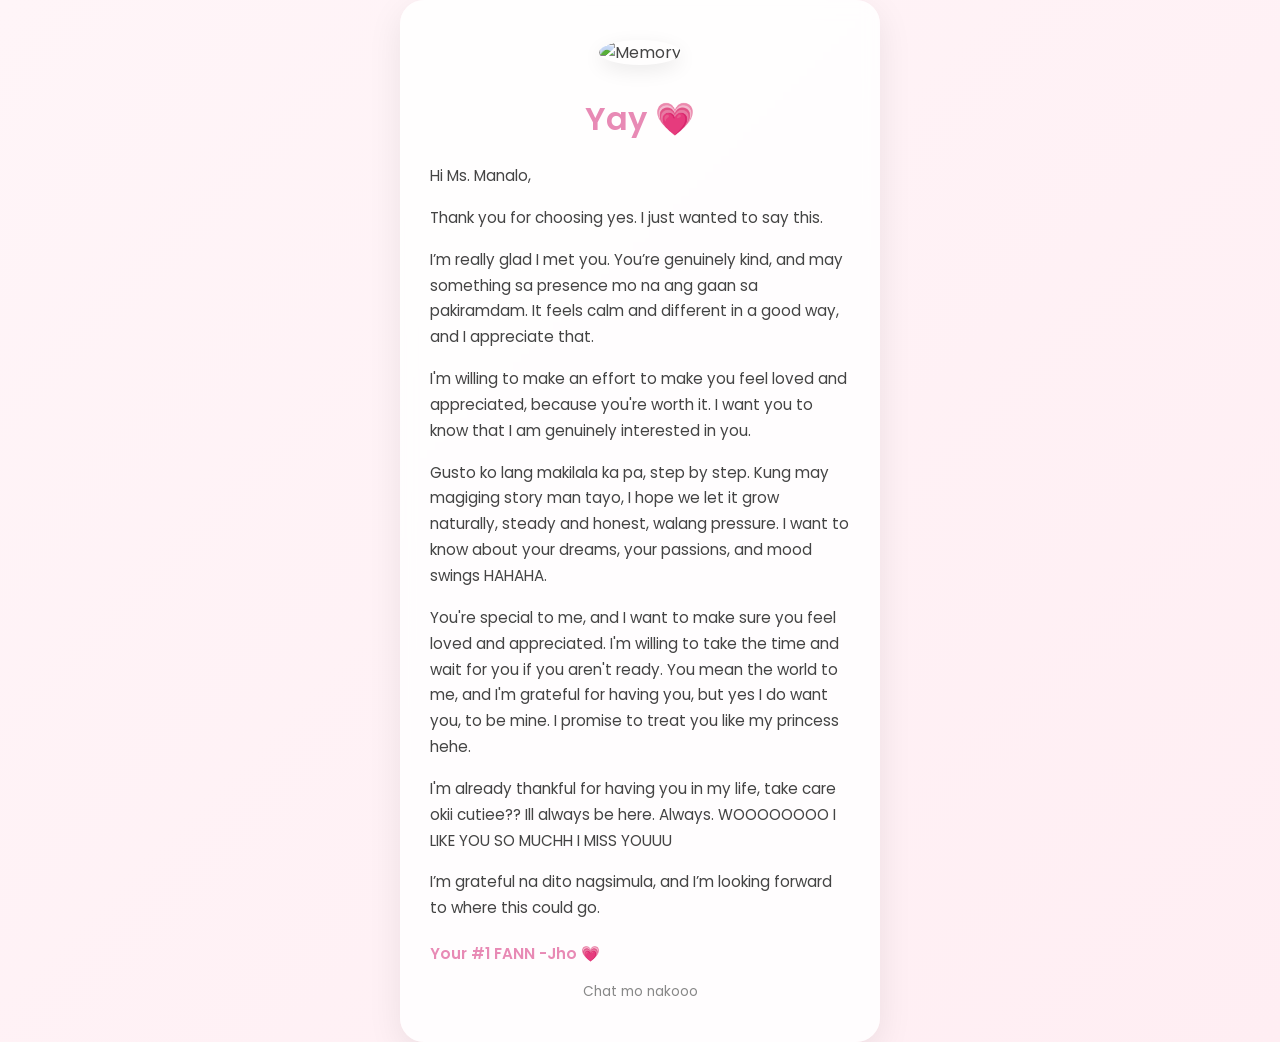
==== thankyou.html @ aa6f2701 "..." ====
<!DOCTYPE html>
<html lang="en">
<head>
<meta charset="UTF-8">
<meta name="viewport" content="width=device-width, initial-scale=1.0">
<title>Thank You</title>

<link href="https://fonts.googleapis.com/css2?family=Poppins:wght@300;400;500;600&display=swap" rel="stylesheet">

<style>
body {
    margin: 0;
    font-family: 'Poppins', sans-serif;
    display: flex;
    justify-content: center;
    align-items: center;
    min-height: 100vh;
    background: linear-gradient(135deg, #fff5f8, #ffeef3);
    color: #444;
}

.screen {
    background: rgba(255,255,255,0.85);
    padding: 40px 30px;
    border-radius: 24px;
    text-align: center;
    max-width: 420px;
    box-shadow: 0 10px 35px rgba(0,0,0,0.08);
    backdrop-filter: blur(8px);
    animation: fadeIn 1.2s ease;
}

.second-image {
    width: 110px;
    height: 110px;
    border-radius: 50%;
    object-fit: cover;
    margin-bottom: 20px;
    box-shadow: 0 6px 20px rgba(0,0,0,0.08);
}

h1 {
    margin: 10px 0 20px;
    color: #e88ab5;
    font-weight: 600;
}

.message {
    font-size: 0.95rem;
    line-height: 1.7;
    text-align: left;
}

.message p {
    margin-bottom: 16px;
}

.signature {
    margin-top: 20px;
    font-weight: 600;
    color: #e88ab5;
}

.subtext {
    margin-top: 15px;
    font-size: 0.85rem;
    color: #888;
}

@keyframes fadeIn {
    from { opacity: 0; transform: translateY(15px); }
    to { opacity: 1; transform: translateY(0); }
}
</style>
</head>

<body>

<audio id="bg-audio" src="SUGARCANE - Leonora (Official Lyric Video).mp3" loop></audio>

<div class="screen">
    <img src="bearthanks.jpg" alt="Memory" class="second-image">
    <h1>Yay 💗</h1>

    <div class="message">
        <p>Hi Ms. Manalo,</p>

        <p>Thank you for choosing yes. I just wanted to say this.</p>

        <p>I’m really glad I met you. You’re genuinely kind, and may something sa presence mo na ang gaan sa pakiramdam. It feels calm and different in a good way, and I appreciate that.</p>

        <p>I'm willing to make an effort to make you feel loved and appreciated, because you're worth it. I want you to know that I am genuinely interested in you. </p>
        
        <p>Gusto ko lang makilala ka pa, step by step. Kung may magiging story man tayo, I hope we let it grow naturally, steady and honest, walang pressure. I want to know about your dreams, your passions, and mood swings HAHAHA.</p>

        <p>You're special to me, and I want to make sure you feel loved and appreciated. I'm willing to take the time and wait for you if you aren't ready. You mean the world to me, and I'm grateful for having you, but yes I do want you, to be mine. I promise to treat you like my princess hehe.</p>

        <p>I'm already thankful for having you in my life, take care okii cutiee?? Ill always be here. Always. WOOOOOOOO I LIKE YOU SO MUCHH I MISS YOUUU</p>

        <p>I’m grateful na dito nagsimula, and I’m looking forward to where this could go.</p>

        <div class="signature">Your #1 FANN -Jho 💗</div>
    </div>

    <div class="subtext">Chat mo nakooo</div>
</div>

<script>
const audio = document.getElementById("bg-audio");
audio.volume = 0.5;

document.addEventListener("click", function() {
    audio.play().catch(() => {});
}, { once: true });
</script>

</body>
</html>
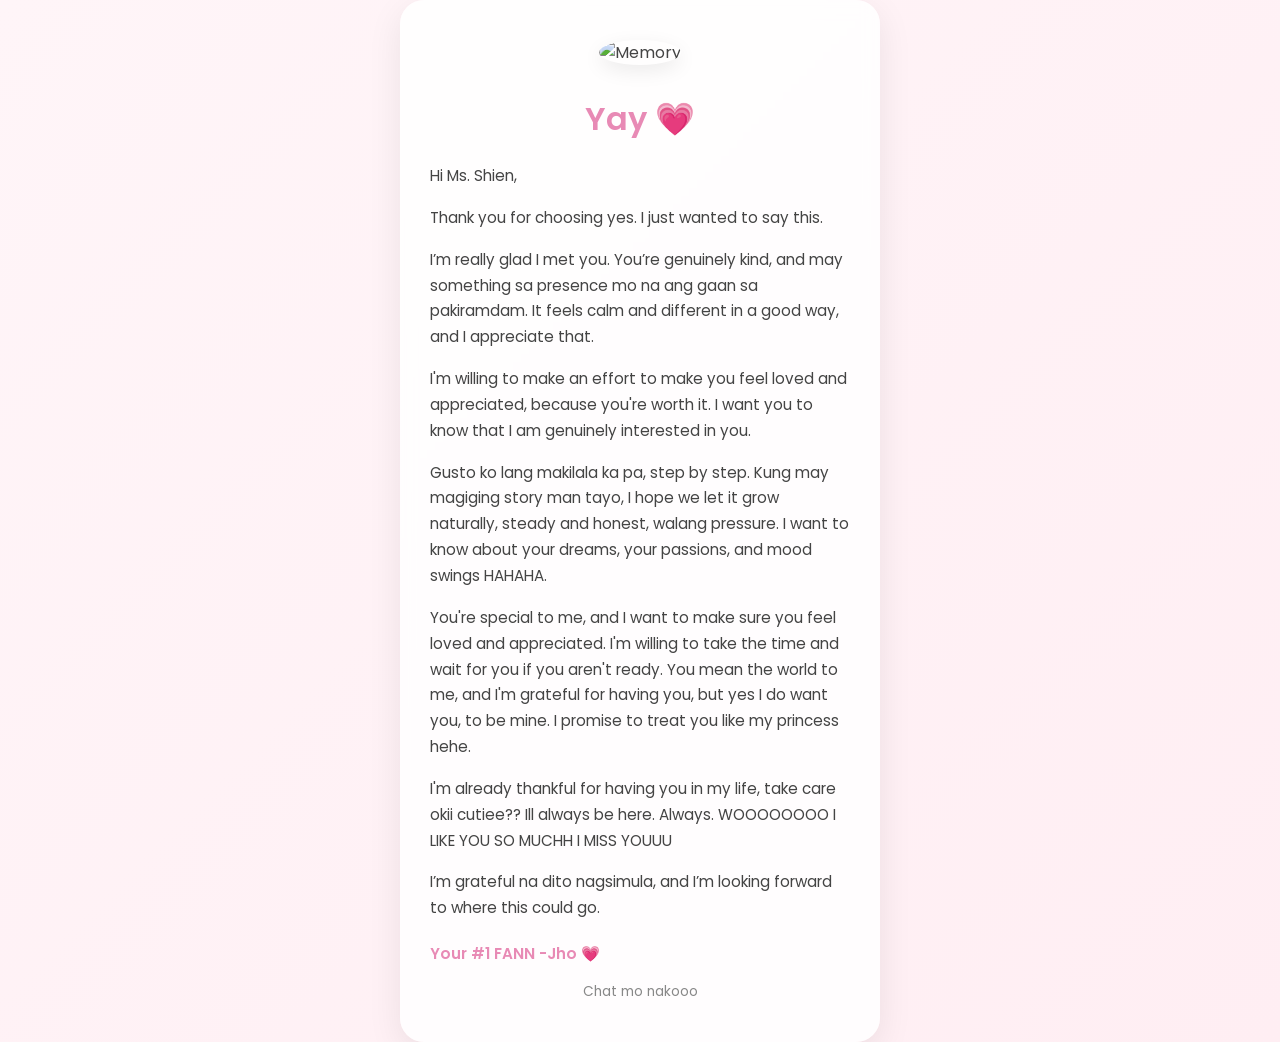
==== commit 28ea5715: "mwaaa" ====
--- a/thankyou.html
+++ b/thankyou.html
@@ -83,7 +83,7 @@
     <h1>Yay 💗</h1>
 
     <div class="message">
-        <p>Hi Ms. Manalo,</p>
+        <p>Hi Ms. Shien,</p>
 
         <p>Thank you for choosing yes. I just wanted to say this.</p>
 
